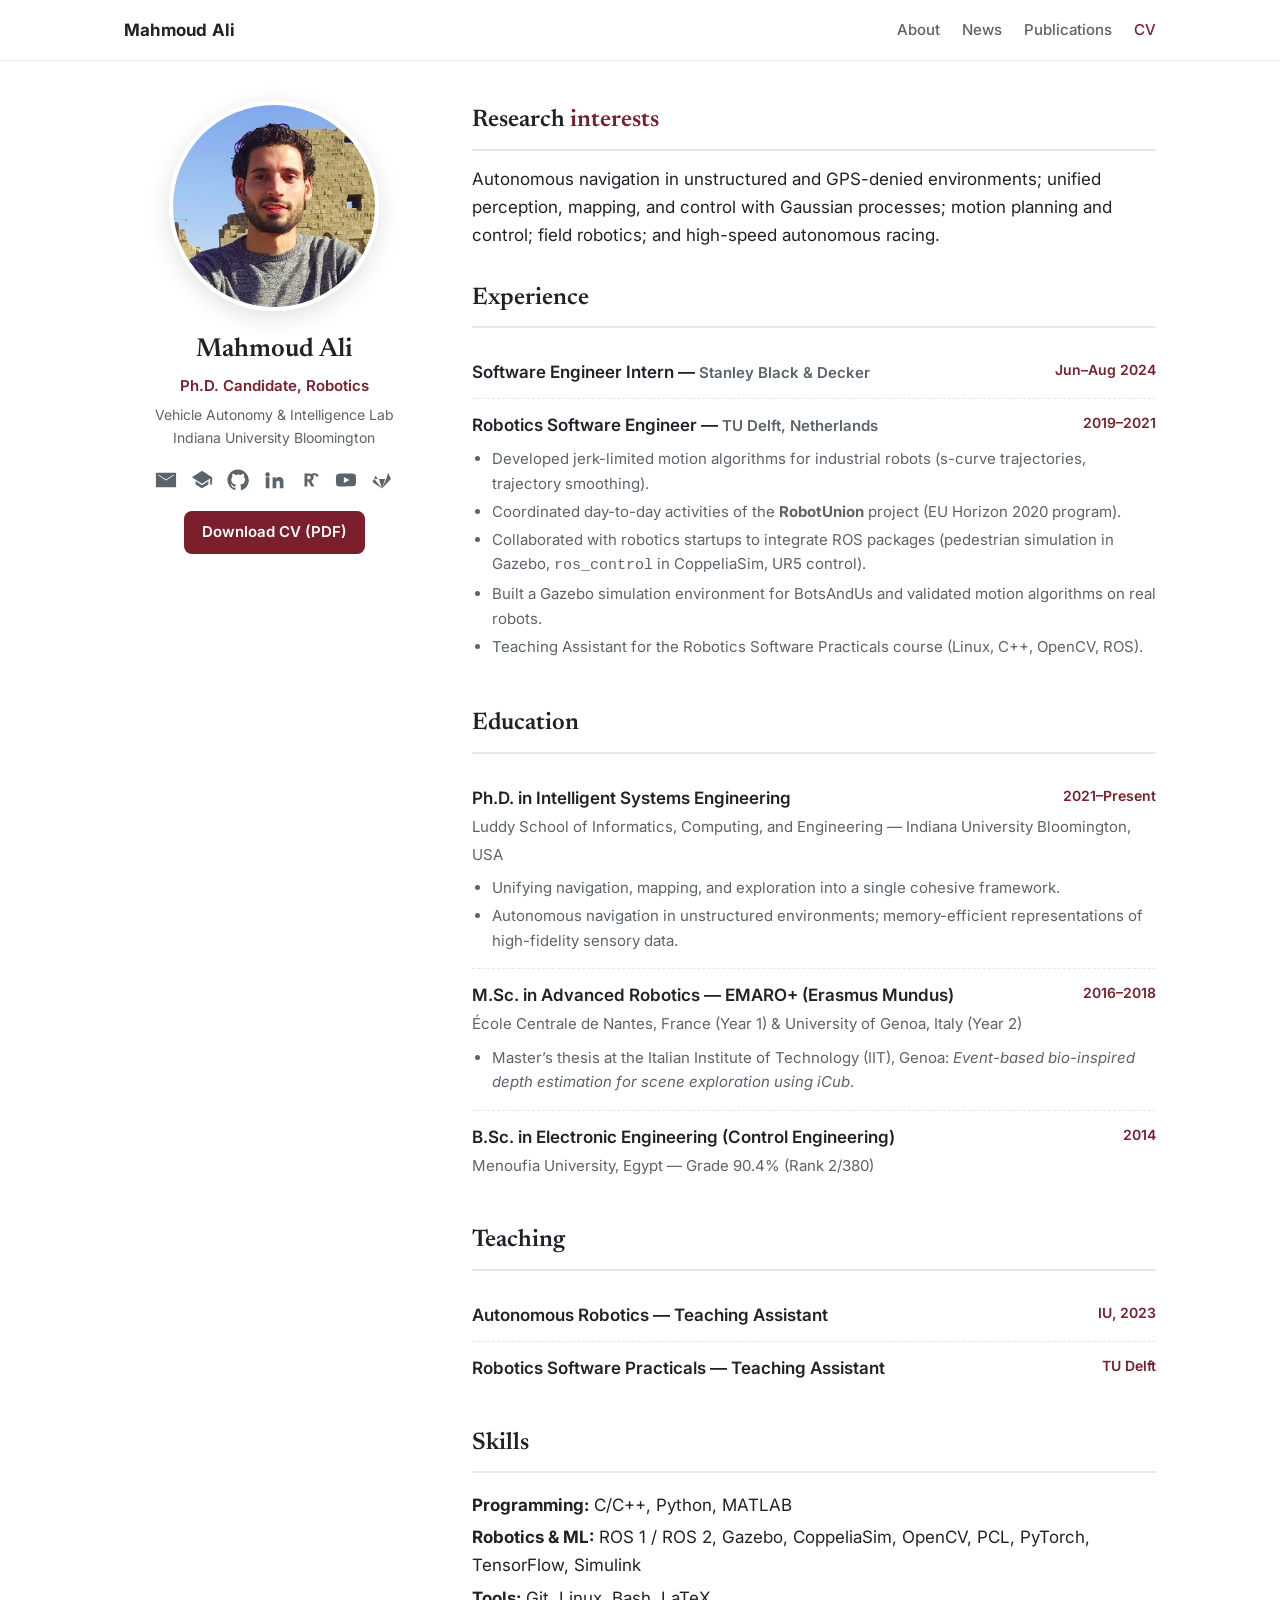
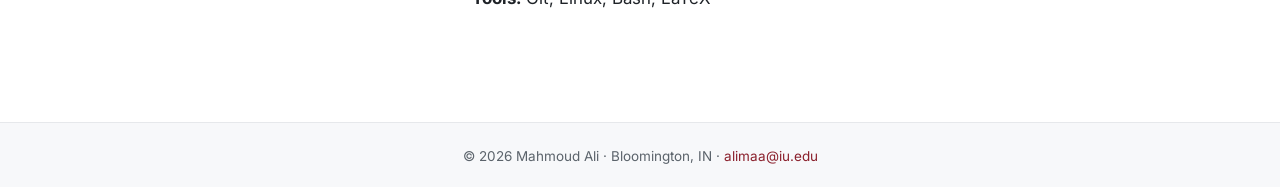
==== cv.html @ f7a3f4d6 "Academic site: About, News, Publications, CV Co-authored-by: Cursor <cursoragent@cursor.com>" ====
<!DOCTYPE html>
<html lang="en">
<head>
  <meta charset="UTF-8" />
  <meta name="viewport" content="width=device-width, initial-scale=1.0" />
  <title>CV — Mahmoud Ali</title>
  <meta name="description" content="Curriculum vitae of Mahmoud Ali — Robotics PhD candidate at Indiana University: experience, education, teaching, and skills." />
  <link rel="canonical" href="https://mahmoud-a-ali.github.io/cv.html" />
  <link rel="icon" type="image/svg+xml" href="assets/img/favicon.svg" />
  <link rel="preconnect" href="https://fonts.googleapis.com" />
  <link rel="preconnect" href="https://fonts.gstatic.com" crossorigin />
  <link href="https://fonts.googleapis.com/css2?family=Inter:wght@400;500;600;700&family=Newsreader:opsz,wght@6..72,500;6..72,600&display=swap" rel="stylesheet" />
  <link rel="stylesheet" href="assets/css/main.css" />
</head>
<body>

  <header class="topbar">
    <div class="topbar-inner">
      <a class="brand" href="index.html">Mahmoud Ali</a>
      <nav class="nav-links">
        <a href="index.html#about">About</a>
        <a href="index.html#news">News</a>
        <a href="publications.html">Publications</a>
        <a href="cv.html" class="cv-nav active">CV</a>
      </nav>
    </div>
  </header>

  <div class="wrap">

    <aside class="sidebar">
      <img class="avatar" src="assets/img/profile.jpg" alt="Mahmoud Ali" />
      <h1>Mahmoud Ali</h1>
      <div class="role">Ph.D. Candidate, Robotics</div>
      <div class="affil">
        Vehicle Autonomy &amp; Intelligence Lab<br />
        <a href="https://www.indiana.edu/" target="_blank" rel="noopener">Indiana University Bloomington</a>
      </div>

      <div class="socials">
        <a href="mailto:alimaa@iu.edu" title="Email" aria-label="Email">
          <svg viewBox="0 0 24 24"><path d="M2 4h20a1 1 0 0 1 1 1v14a1 1 0 0 1-1 1H2a1 1 0 0 1-1-1V5a1 1 0 0 1 1-1zm10 7.5L3.5 6v.9L12 12.6 20.5 6.9V6L12 11.5z"/></svg>
        </a>
        <a href="https://scholar.google.com/citations?user=cryw274AAAAJ&hl=en" target="_blank" rel="noopener" title="Google Scholar" aria-label="Google Scholar">
          <svg viewBox="0 0 24 24"><path d="M12 2 1 9l11 7 9-5.727V17h2V9L12 2zM5 13.18v3.82L12 21l7-4v-3.82l-7 4.45-7-4.45z"/></svg>
        </a>
        <a href="https://github.com/mahmoud-a-ali" target="_blank" rel="noopener" title="GitHub" aria-label="GitHub">
          <svg viewBox="0 0 24 24"><path d="M12 .5C5.7.5.5 5.7.5 12c0 5.1 3.3 9.4 7.9 10.9.6.1.8-.2.8-.6v-2c-3.2.7-3.9-1.4-3.9-1.4-.5-1.3-1.3-1.7-1.3-1.7-1.1-.7.1-.7.1-.7 1.2.1 1.8 1.2 1.8 1.2 1 1.8 2.7 1.3 3.4 1 .1-.7.4-1.3.7-1.5-2.6-.3-5.3-1.3-5.3-5.7 0-1.3.5-2.3 1.2-3.1-.1-.3-.5-1.5.1-3.1 0 0 1-.3 3.3 1.2a11.4 11.4 0 0 1 6 0C17.3 5 18.3 5.3 18.3 5.3c.6 1.6.2 2.8.1 3.1.8.8 1.2 1.8 1.2 3.1 0 4.4-2.7 5.4-5.3 5.7.4.4.8 1.1.8 2.2v3.3c0 .3.2.7.8.6 4.6-1.5 7.9-5.8 7.9-10.9C23.5 5.7 18.3.5 12 .5z"/></svg>
        </a>
        <a href="https://www.linkedin.com/in/mahmoudali-iu/" target="_blank" rel="noopener" title="LinkedIn" aria-label="LinkedIn">
          <svg viewBox="0 0 24 24"><path d="M4.98 3.5a2.5 2.5 0 1 1 0 5 2.5 2.5 0 0 1 0-5zM3 9h4v12H3V9zm7 0h3.8v1.7h.1c.5-1 1.8-2 3.7-2 4 0 4.7 2.6 4.7 6V21h-4v-5.3c0-1.3 0-2.9-1.8-2.9s-2 1.4-2 2.8V21h-4V9z"/></svg>
        </a>
        <a href="https://www.researchgate.net/profile/Mahmoud-Ali-126" target="_blank" rel="noopener" title="ResearchGate" aria-label="ResearchGate">
          <svg viewBox="0 0 24 24"><path d="M15.9 4.6c-1 0-1.7.3-2.2.9-.5.6-.7 1.4-.7 2.5v.9h2.9v-.9c0-.5.1-.9.3-1.1.2-.2.5-.3.9-.3.5 0 .8.1 1 .4.2.2.3.6.3 1.1h2.9c0-1.2-.4-2.1-1.1-2.7-.7-.6-1.7-.8-3-.8h-1.3zM6 4.8v14.4h3.1v-5.7h1.3l3 5.7h3.4l-3.4-6.2c1.6-.6 2.5-1.9 2.5-3.9 0-2.9-1.9-4.3-5.6-4.3H6zm3.1 2.5h1.3c1.6 0 2.4.6 2.4 1.9s-.8 2-2.4 2H9.1V7.3z"/></svg>
        </a>
        <a href="https://www.youtube.com/@mahmoudali9326/videos" target="_blank" rel="noopener" title="YouTube" aria-label="YouTube">
          <svg viewBox="0 0 24 24"><path d="M23 12s0-3.3-.4-4.9a2.6 2.6 0 0 0-1.8-1.8C19.2 5 12 5 12 5s-7.2 0-8.8.4A2.6 2.6 0 0 0 1.4 7.2C1 8.7 1 12 1 12s0 3.3.4 4.8c.2 1 .9 1.7 1.8 1.9C4.8 19 12 19 12 19s7.2 0 8.8-.4a2.6 2.6 0 0 0 1.8-1.8C23 15.3 23 12 23 12zM9.7 15.3V8.7l6 3.3-6 3.3z"/></svg>
        </a>
        <a href="https://gitlab.com/alimaam" target="_blank" rel="noopener" title="GitLab" aria-label="GitLab">
          <svg viewBox="0 0 24 24"><path d="M12 21.4 8.6 11H15.4L12 21.4zM3.6 11l1-3.1a.4.4 0 0 1 .8 0L7.4 11H3.6zm13 0 2-6.1a.4.4 0 0 1 .8 0l1 3.1L21.7 11l-9.7 10.4L16.6 11zm-13 0L1.9 13.4c-.2.5 0 1 .4 1.3L12 21.4 3.6 11z"/></svg>
        </a>
      </div>

      <a class="btn" href="assets/pdf/Mahmoud_Ali_CV.pdf" target="_blank" rel="noopener" style="margin-top:14px;">Download CV (PDF)</a>
    </aside>

    <main class="content">

      <section class="cv-block">
        <h2>Research <span class="em">interests</span></h2>
        <p class="lead" style="margin-top:-4px;">
          Autonomous navigation in unstructured and GPS-denied environments; unified perception, mapping,
          and control with Gaussian processes; motion planning and control; field robotics; and high-speed
          autonomous racing.
        </p>
      </section>

      <section class="cv-block">
        <h2>Experience</h2>

        <div class="cv-item">
          <div class="row">
            <span class="title">Software Engineer Intern &mdash; <span class="where">Stanley Black &amp; Decker</span></span>
            <span class="when">Jun&ndash;Aug 2024</span>
          </div>
        </div>

        <div class="cv-item">
          <div class="row">
            <span class="title">Robotics Software Engineer &mdash; <span class="where">TU Delft, Netherlands</span></span>
            <span class="when">2019&ndash;2021</span>
          </div>
          <ul>
            <li>Developed jerk-limited motion algorithms for industrial robots (s-curve trajectories, trajectory smoothing).</li>
            <li>Coordinated day-to-day activities of the <strong>RobotUnion</strong> project (EU Horizon 2020 program).</li>
            <li>Collaborated with robotics startups to integrate ROS packages (pedestrian simulation in Gazebo, <code>ros_control</code> in CoppeliaSim, UR5 control).</li>
            <li>Built a Gazebo simulation environment for BotsAndUs and validated motion algorithms on real robots.</li>
            <li>Teaching Assistant for the Robotics Software Practicals course (Linux, C++, OpenCV, ROS).</li>
          </ul>
        </div>
      </section>

      <section class="cv-block">
        <h2>Education</h2>

        <div class="cv-item">
          <div class="row">
            <span class="title">Ph.D. in Intelligent Systems Engineering</span>
            <span class="when">2021&ndash;Present</span>
          </div>
          <span class="where">Luddy School of Informatics, Computing, and Engineering &mdash; Indiana University Bloomington, USA</span>
          <ul>
            <li>Unifying navigation, mapping, and exploration into a single cohesive framework.</li>
            <li>Autonomous navigation in unstructured environments; memory-efficient representations of high-fidelity sensory data.</li>
          </ul>
        </div>

        <div class="cv-item">
          <div class="row">
            <span class="title">M.Sc. in Advanced Robotics &mdash; EMARO+ (Erasmus Mundus)</span>
            <span class="when">2016&ndash;2018</span>
          </div>
          <span class="where">École Centrale de Nantes, France (Year 1) &amp; University of Genoa, Italy (Year 2)</span>
          <ul>
            <li>Master&rsquo;s thesis at the Italian Institute of Technology (IIT), Genoa: <em>Event-based bio-inspired depth estimation for scene exploration using iCub</em>.</li>
          </ul>
        </div>

        <div class="cv-item">
          <div class="row">
            <span class="title">B.Sc. in Electronic Engineering (Control Engineering)</span>
            <span class="when">2014</span>
          </div>
          <span class="where">Menoufia University, Egypt &mdash; Grade 90.4% (Rank 2/380)</span>
        </div>
      </section>

      <section class="cv-block">
        <h2>Teaching</h2>
        <div class="cv-item">
          <div class="row"><span class="title">Autonomous Robotics &mdash; Teaching Assistant</span><span class="when">IU, 2023</span></div>
        </div>
        <div class="cv-item">
          <div class="row"><span class="title">Robotics Software Practicals &mdash; Teaching Assistant</span><span class="when">TU Delft</span></div>
        </div>
      </section>

      <section class="cv-block skills">
        <h2>Skills</h2>
        <p><b>Programming:</b> C/C++, Python, MATLAB</p>
        <p><b>Robotics &amp; ML:</b> ROS 1 / ROS 2, Gazebo, CoppeliaSim, OpenCV, PCL, PyTorch, TensorFlow, Simulink</p>
        <p><b>Tools:</b> Git, Linux, Bash, LaTeX</p>
      </section>

    </main>
  </div>

  <footer class="footer">
    <div class="footer-inner">
      &copy; <span id="year"></span> Mahmoud Ali &middot; Bloomington, IN &middot;
      <a href="mailto:alimaa@iu.edu">alimaa@iu.edu</a>
    </div>
  </footer>

  <script>document.getElementById('year').textContent = new Date().getFullYear();</script>
</body>
</html>
---- assets/css/main.css ----
/* ---------------------------------------------------------------------------
   Mahmoud Ali — academic personal site
   Clean, responsive theme (no build step required)
--------------------------------------------------------------------------- */

:root {
  --accent: #7a1f2b;          /* IU crimson-ish */
  --accent-soft: #a23545;
  --text: #1f2328;
  --muted: #5b636b;
  --line: #e6e8eb;
  --bg: #ffffff;
  --bg-soft: #f7f8fa;
  --link: #8a1f2b;
  --radius: 12px;
  --maxw: 1080px;
  --sidebar-w: 300px;
  --font-sans: "Inter", -apple-system, BlinkMacSystemFont, "Segoe UI", Roboto, Helvetica, Arial, sans-serif;
  --font-serif: "Newsreader", Georgia, "Times New Roman", serif;
}

* { box-sizing: border-box; }

html { scroll-behavior: smooth; }

body {
  margin: 0;
  font-family: var(--font-sans);
  color: var(--text);
  background: var(--bg);
  line-height: 1.65;
  font-size: 17px;
  -webkit-font-smoothing: antialiased;
}

a { color: var(--link); text-decoration: none; }
a:hover { text-decoration: underline; }

img { max-width: 100%; display: block; }

/* ---------- Top nav ---------- */
.topbar {
  position: sticky; top: 0; z-index: 50;
  background: rgba(255,255,255,0.9);
  backdrop-filter: saturate(180%) blur(10px);
  border-bottom: 1px solid var(--line);
}
.topbar-inner {
  max-width: var(--maxw); margin: 0 auto; padding: 0 24px;
  height: 60px; display: flex; align-items: center; justify-content: space-between;
}
.brand { font-weight: 700; letter-spacing: .2px; color: var(--text); }
.brand:hover { text-decoration: none; color: var(--accent); }
.nav-links { display: flex; gap: 22px; }
.nav-links a { color: var(--muted); font-weight: 500; font-size: 15px; }
.nav-links a:hover, .nav-links a.active { color: var(--accent); text-decoration: none; }

/* ---------- Layout ---------- */
.wrap {
  max-width: var(--maxw); margin: 0 auto; padding: 40px 24px 80px;
  display: grid; grid-template-columns: var(--sidebar-w) 1fr; gap: 48px;
  align-items: start;
}

/* ---------- Sidebar ---------- */
.sidebar { position: sticky; top: 92px; text-align: center; }
.avatar {
  width: 210px; height: 210px; border-radius: 50%;
  object-fit: cover; margin: 0 auto 18px;
  border: 4px solid #fff; box-shadow: 0 6px 24px rgba(0,0,0,.12);
}
.sidebar h1 { font-family: var(--font-serif); font-size: 26px; margin: 6px 0 2px; font-weight: 600; }
.sidebar .role { color: var(--accent); font-weight: 600; font-size: 15px; }
.sidebar .affil { color: var(--muted); font-size: 14px; margin-top: 4px; }
.sidebar .affil a { color: var(--muted); }

.socials { display: flex; flex-wrap: wrap; justify-content: center; gap: 14px; margin: 20px 0 6px; }
.socials a { color: var(--muted); font-size: 20px; transition: color .15s ease, transform .15s ease; }
.socials a:hover { color: var(--accent); transform: translateY(-2px); text-decoration: none; }
.socials svg { width: 22px; height: 22px; fill: currentColor; display: block; }

/* ---------- Main content ---------- */
.content { min-width: 0; }
section { margin-bottom: 44px; scroll-margin-top: 80px; }
.content h2 {
  font-family: var(--font-serif); font-size: 24px; font-weight: 600;
  margin: 0 0 18px; padding-bottom: 8px; border-bottom: 2px solid var(--line);
}
.content h2 .em { color: var(--accent); }
.lead p { margin: 0 0 14px; }
.lead a { font-weight: 500; }

.tags { display: flex; flex-wrap: wrap; gap: 8px; margin-top: 16px; }
.tag {
  background: var(--bg-soft); border: 1px solid var(--line); color: var(--muted);
  padding: 4px 12px; border-radius: 999px; font-size: 13px; font-weight: 500;
}

/* ---------- News ---------- */
.news { list-style: none; padding: 0; margin: 0; max-height: 320px; overflow-y: auto; }
.news li { display: grid; grid-template-columns: 92px 1fr; gap: 12px; padding: 9px 0; border-bottom: 1px dashed var(--line); font-size: 15.5px; }
.news li:last-child { border-bottom: 0; }
.news .date { color: var(--accent); font-weight: 600; font-size: 13.5px; white-space: nowrap; padding-top: 1px; }
.news::-webkit-scrollbar { width: 8px; }
.news::-webkit-scrollbar-thumb { background: var(--line); border-radius: 8px; }

/* ---------- Publications ---------- */
.pub { display: grid; grid-template-columns: 150px 1fr; gap: 20px; padding: 18px 0; border-bottom: 1px solid var(--line); }
.pub:last-child { border-bottom: 0; }
.pub-thumb {
  width: 150px; height: 96px; border-radius: 8px; object-fit: cover;
  background: var(--bg-soft); border: 1px solid var(--line);
  display: flex; align-items: center; justify-content: center; text-align: center;
  font-size: 12px; color: var(--muted); padding: 6px; font-weight: 600;
}
.pub-title { font-weight: 600; font-size: 16.5px; margin: 0 0 4px; }
.pub-authors { color: var(--muted); font-size: 15px; margin: 0 0 4px; }
.pub-authors .me { color: var(--text); font-weight: 700; }
.pub-venue { font-size: 14.5px; margin: 0 0 8px; }
.pub-venue .badge {
  display: inline-block; background: var(--accent); color: #fff; font-size: 11.5px;
  font-weight: 700; padding: 2px 9px; border-radius: 6px; margin-right: 8px; letter-spacing: .3px;
}
.pub-venue em { color: var(--muted); font-style: italic; }
.pub-links { display: flex; flex-wrap: wrap; gap: 8px; }
.pub-links a {
  font-size: 13px; font-weight: 600; padding: 3px 11px; border-radius: 6px;
  border: 1px solid var(--line); color: var(--muted); background: #fff;
}
.pub-links a:hover { border-color: var(--accent); color: var(--accent); text-decoration: none; }

/* ---------- CV ---------- */
.cv-block { margin-bottom: 30px; }
.cv-item { padding: 12px 0; border-bottom: 1px dashed var(--line); }
.cv-item:last-child { border-bottom: 0; }
.cv-item .row { display: flex; justify-content: space-between; gap: 16px; flex-wrap: wrap; }
.cv-item .title { font-weight: 600; }
.cv-item .where { color: var(--muted); font-size: 15px; }
.cv-item .when { color: var(--accent); font-weight: 600; font-size: 14px; white-space: nowrap; }
.cv-item ul { margin: 8px 0 0; padding-left: 20px; color: var(--muted); font-size: 15px; }
.cv-item ul li { margin-bottom: 3px; }
.skills p { margin: 4px 0; }
.skills b { color: var(--text); }

.btn {
  display: inline-flex; align-items: center; gap: 8px; background: var(--accent); color: #fff;
  padding: 9px 18px; border-radius: 8px; font-weight: 600; font-size: 15px; margin-bottom: 10px;
}
.btn:hover { background: var(--accent-soft); text-decoration: none; }

/* ---------- Footer ---------- */
.footer { border-top: 1px solid var(--line); background: var(--bg-soft); }
.footer-inner { max-width: var(--maxw); margin: 0 auto; padding: 22px 24px; color: var(--muted); font-size: 13.5px; text-align: center; }

/* ---------- Responsive ---------- */
@media (max-width: 820px) {
  .wrap { grid-template-columns: 1fr; gap: 28px; padding-top: 28px; }
  .sidebar { position: static; }
  .nav-links { gap: 16px; }
  .pub { grid-template-columns: 1fr; }
  .pub-thumb { width: 100%; height: 150px; }
  .news li { grid-template-columns: 78px 1fr; }
}
@media (max-width: 520px) {
  .nav-links a:not(.cv-nav) { display: none; }
  body { font-size: 16px; }
}
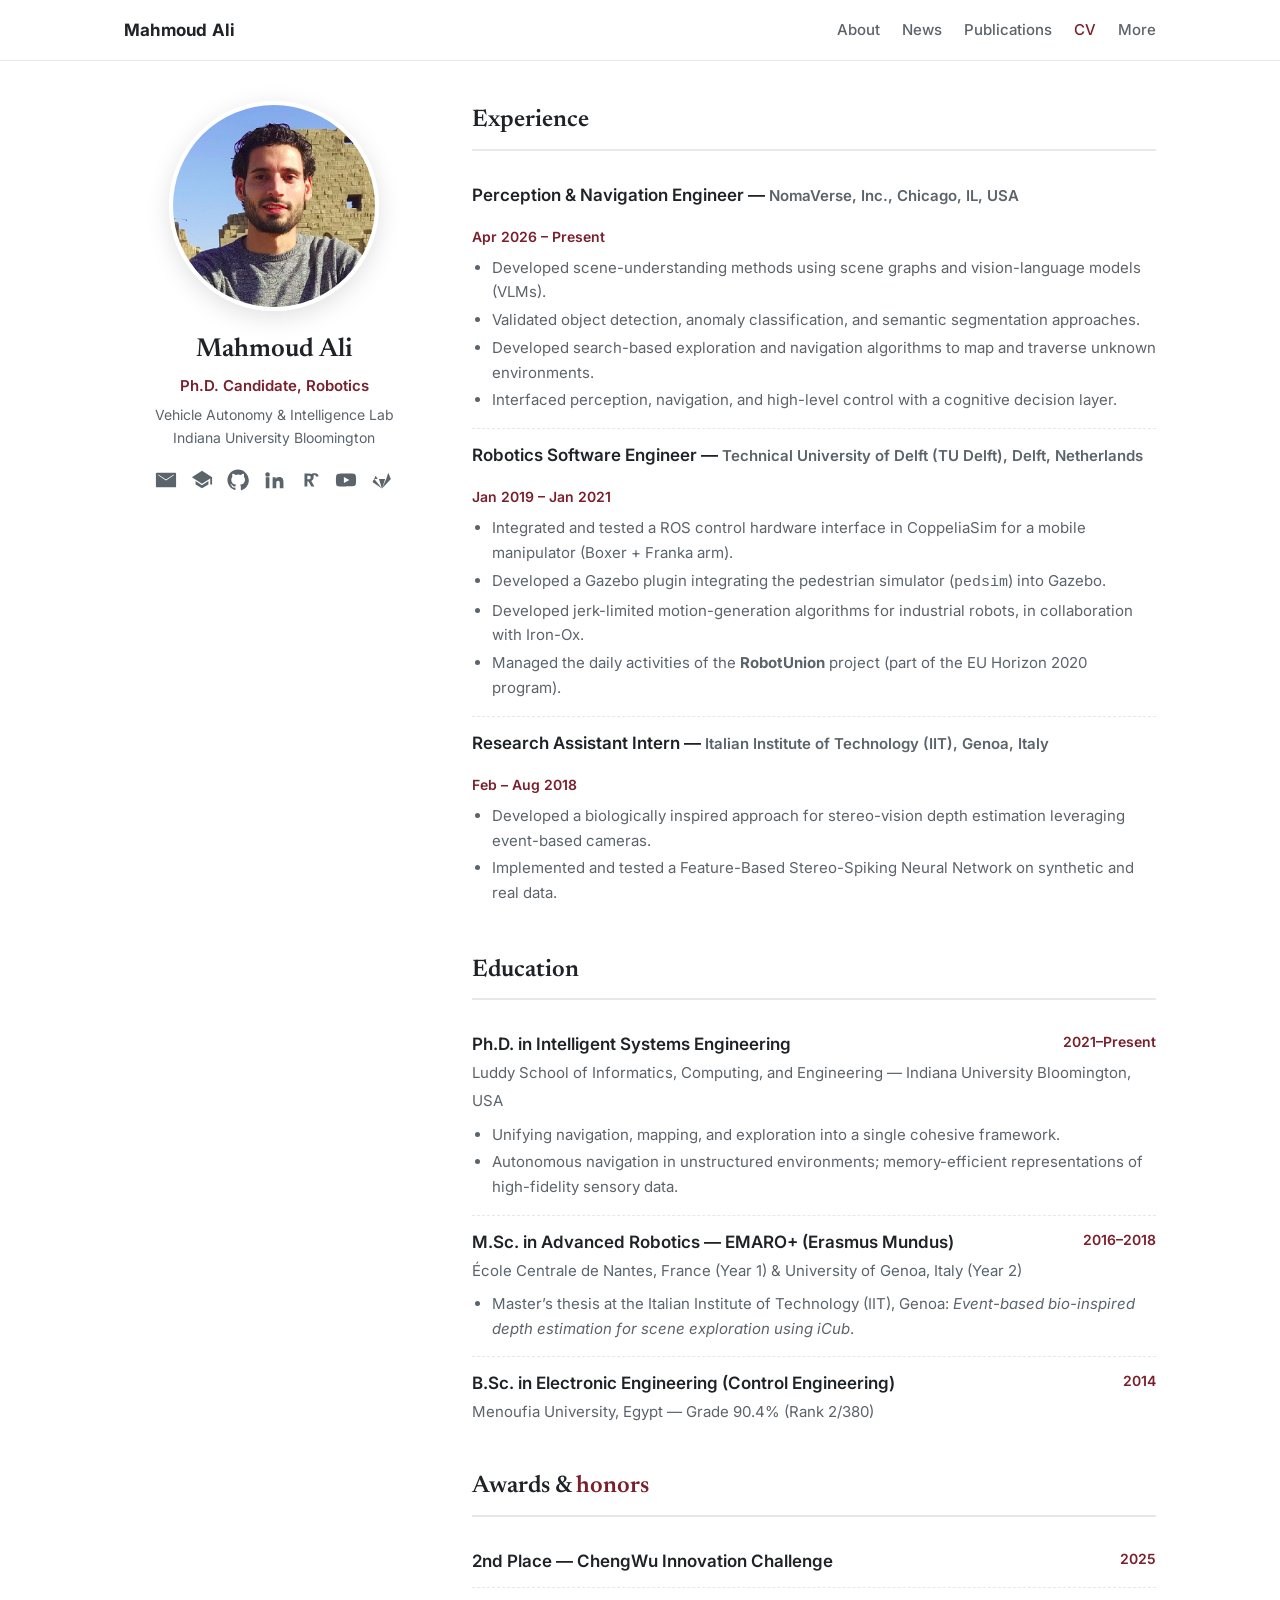
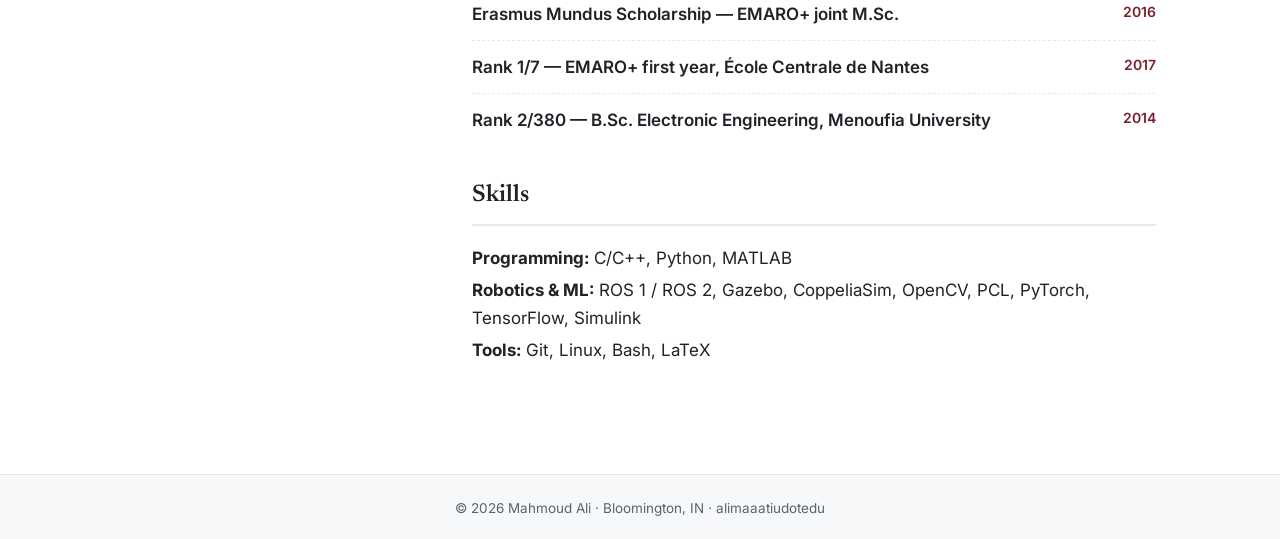
==== commit a2b53478: "Remove Research Interests section from CV Co-authored-by: Cursor <cursoragent@cursor.com>" ====
--- a/cv.html
+++ b/cv.html
@@ -22,6 +22,7 @@
         <a href="index.html#news">News</a>
         <a href="publications.html">Publications</a>
         <a href="cv.html" class="cv-nav active">CV</a>
+        <a href="more.html">More</a>
       </nav>
     </div>
   </header>
@@ -60,42 +61,47 @@
           <svg viewBox="0 0 24 24"><path d="M12 21.4 8.6 11H15.4L12 21.4zM3.6 11l1-3.1a.4.4 0 0 1 .8 0L7.4 11H3.6zm13 0 2-6.1a.4.4 0 0 1 .8 0l1 3.1L21.7 11l-9.7 10.4L16.6 11zm-13 0L1.9 13.4c-.2.5 0 1 .4 1.3L12 21.4 3.6 11z"/></svg>
         </a>
       </div>
-
-      <a class="btn" href="assets/pdf/Mahmoud_Ali_CV.pdf" target="_blank" rel="noopener" style="margin-top:14px;">Download CV (PDF)</a>
     </aside>
 
     <main class="content">
-
-      <section class="cv-block">
-        <h2>Research <span class="em">interests</span></h2>
-        <p class="lead" style="margin-top:-4px;">
-          Autonomous navigation in unstructured and GPS-denied environments; unified perception, mapping,
-          and control with Gaussian processes; motion planning and control; field robotics; and high-speed
-          autonomous racing.
-        </p>
-      </section>
 
       <section class="cv-block">
         <h2>Experience</h2>
 
         <div class="cv-item">
           <div class="row">
-            <span class="title">Software Engineer Intern &mdash; <span class="where">Stanley Black &amp; Decker</span></span>
-            <span class="when">Jun&ndash;Aug 2024</span>
+            <span class="title">Perception &amp; Navigation Engineer &mdash; <span class="where">NomaVerse, Inc., Chicago, IL, USA</span></span>
+            <span class="when">Apr 2026 &ndash; Present</span>
           </div>
+          <ul>
+            <li>Developed scene-understanding methods using scene graphs and vision-language models (VLMs).</li>
+            <li>Validated object detection, anomaly classification, and semantic segmentation approaches.</li>
+            <li>Developed search-based exploration and navigation algorithms to map and traverse unknown environments.</li>
+            <li>Interfaced perception, navigation, and high-level control with a cognitive decision layer.</li>
+          </ul>
         </div>
 
         <div class="cv-item">
           <div class="row">
-            <span class="title">Robotics Software Engineer &mdash; <span class="where">TU Delft, Netherlands</span></span>
-            <span class="when">2019&ndash;2021</span>
+            <span class="title">Robotics Software Engineer &mdash; <span class="where">Technical University of Delft (TU Delft), Delft, Netherlands</span></span>
+            <span class="when">Jan 2019 &ndash; Jan 2021</span>
           </div>
           <ul>
-            <li>Developed jerk-limited motion algorithms for industrial robots (s-curve trajectories, trajectory smoothing).</li>
-            <li>Coordinated day-to-day activities of the <strong>RobotUnion</strong> project (EU Horizon 2020 program).</li>
-            <li>Collaborated with robotics startups to integrate ROS packages (pedestrian simulation in Gazebo, <code>ros_control</code> in CoppeliaSim, UR5 control).</li>
-            <li>Built a Gazebo simulation environment for BotsAndUs and validated motion algorithms on real robots.</li>
-            <li>Teaching Assistant for the Robotics Software Practicals course (Linux, C++, OpenCV, ROS).</li>
+            <li>Integrated and tested a ROS control hardware interface in CoppeliaSim for a mobile manipulator (Boxer + Franka arm).</li>
+            <li>Developed a Gazebo plugin integrating the pedestrian simulator (<code>pedsim</code>) into Gazebo.</li>
+            <li>Developed jerk-limited motion-generation algorithms for industrial robots, in collaboration with Iron-Ox.</li>
+            <li>Managed the daily activities of the <strong>RobotUnion</strong> project (part of the EU Horizon 2020 program).</li>
+          </ul>
+        </div>
+
+        <div class="cv-item">
+          <div class="row">
+            <span class="title">Research Assistant Intern &mdash; <span class="where">Italian Institute of Technology (IIT), Genoa, Italy</span></span>
+            <span class="when">Feb &ndash; Aug 2018</span>
+          </div>
+          <ul>
+            <li>Developed a biologically inspired approach for stereo-vision depth estimation leveraging event-based cameras.</li>
+            <li>Implemented and tested a Feature-Based Stereo-Spiking Neural Network on synthetic and real data.</li>
           </ul>
         </div>
       </section>
@@ -136,12 +142,18 @@
       </section>
 
       <section class="cv-block">
-        <h2>Teaching</h2>
+        <h2>Awards &amp; <span class="em">honors</span></h2>
         <div class="cv-item">
-          <div class="row"><span class="title">Autonomous Robotics &mdash; Teaching Assistant</span><span class="when">IU, 2023</span></div>
+          <div class="row"><span class="title">2nd Place &mdash; ChengWu Innovation Challenge</span><span class="when">2025</span></div>
         </div>
         <div class="cv-item">
-          <div class="row"><span class="title">Robotics Software Practicals &mdash; Teaching Assistant</span><span class="when">TU Delft</span></div>
+          <div class="row"><span class="title">Erasmus Mundus Scholarship &mdash; EMARO+ joint M.Sc.</span><span class="when">2016</span></div>
+        </div>
+        <div class="cv-item">
+          <div class="row"><span class="title">Rank 1/7 &mdash; EMARO+ first year, École Centrale de Nantes</span><span class="when">2017</span></div>
+        </div>
+        <div class="cv-item">
+          <div class="row"><span class="title">Rank 2/380 &mdash; B.Sc. Electronic Engineering, Menoufia University</span><span class="when">2014</span></div>
         </div>
       </section>
 
@@ -158,7 +170,7 @@
   <footer class="footer">
     <div class="footer-inner">
       &copy; <span id="year"></span> Mahmoud Ali &middot; Bloomington, IN &middot;
-      <a href="mailto:alimaa@iu.edu">alimaa@iu.edu</a>
+      alimaaatiudotedu
     </div>
   </footer>
 
--- a/assets/css/main.css
+++ b/assets/css/main.css
@@ -97,7 +97,7 @@
 }
 
 /* ---------- News ---------- */
-.news { list-style: none; padding: 0; margin: 0; max-height: 320px; overflow-y: auto; }
+.news { list-style: none; padding: 0 8px 0 0; margin: 0; max-height: 460px; overflow-y: auto; }
 .news li { display: grid; grid-template-columns: 92px 1fr; gap: 12px; padding: 9px 0; border-bottom: 1px dashed var(--line); font-size: 15.5px; }
 .news li:last-child { border-bottom: 0; }
 .news .date { color: var(--accent); font-weight: 600; font-size: 13.5px; white-space: nowrap; padding-top: 1px; }
@@ -113,6 +113,7 @@
   display: flex; align-items: center; justify-content: center; text-align: center;
   font-size: 12px; color: var(--muted); padding: 6px; font-weight: 600;
 }
+.pub-year { float: right; margin-left: 14px; color: var(--accent); font-weight: 700; font-size: 14px; white-space: nowrap; }
 .pub-title { font-weight: 600; font-size: 16.5px; margin: 0 0 4px; }
 .pub-authors { color: var(--muted); font-size: 15px; margin: 0 0 4px; }
 .pub-authors .me { color: var(--text); font-weight: 700; }
@@ -139,6 +140,9 @@
 .cv-item .when { color: var(--accent); font-weight: 600; font-size: 14px; white-space: nowrap; }
 .cv-item ul { margin: 8px 0 0; padding-left: 20px; color: var(--muted); font-size: 15px; }
 .cv-item ul li { margin-bottom: 3px; }
+.cv-item p.desc { margin: 8px 0 0; color: var(--muted); font-size: 15px; }
+.cv-item .theme { color: var(--text); font-weight: 600; }
+.note { color: var(--muted); font-size: 14px; margin-top: 6px; }
 .skills p { margin: 4px 0; }
 .skills b { color: var(--text); }
 
@@ -162,6 +166,7 @@
   .news li { grid-template-columns: 78px 1fr; }
 }
 @media (max-width: 520px) {
-  .nav-links a:not(.cv-nav) { display: none; }
+  .nav-links { gap: 13px; }
+  .nav-links a { font-size: 14px; }
   body { font-size: 16px; }
 }
